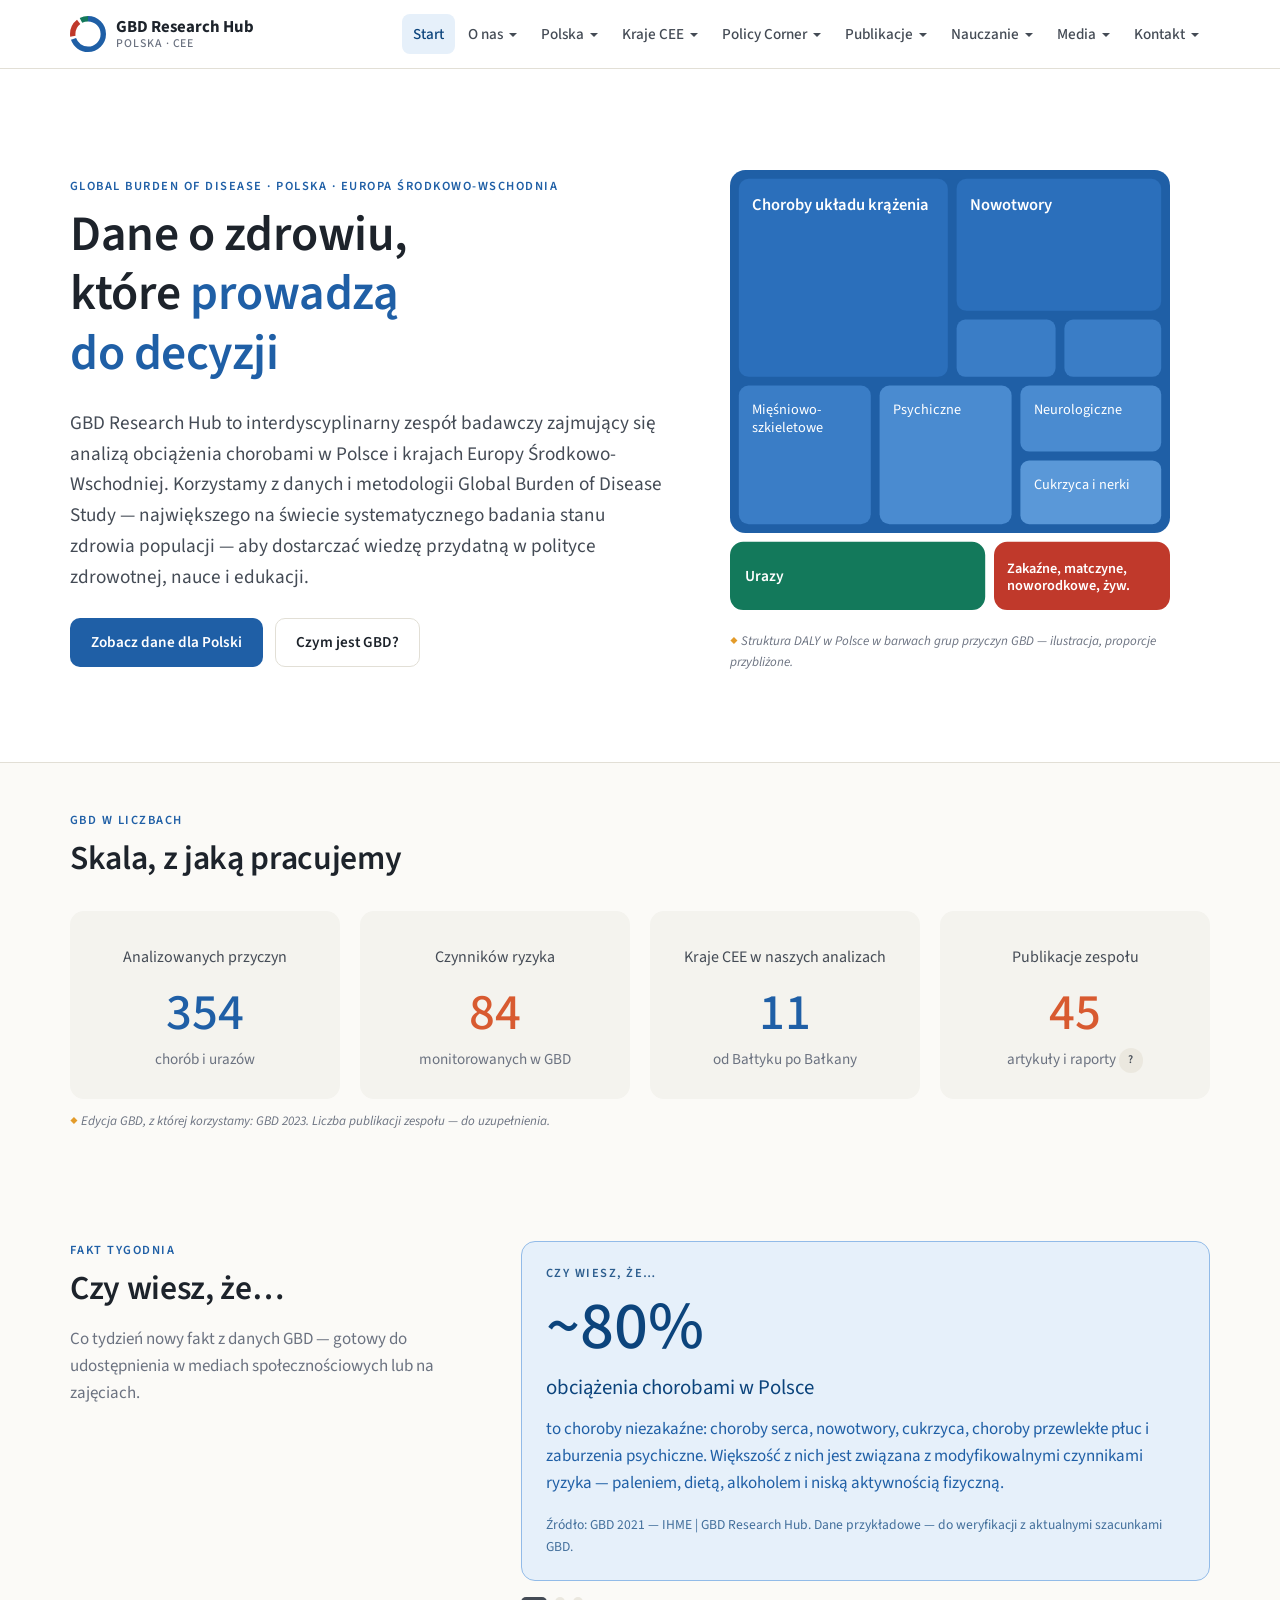
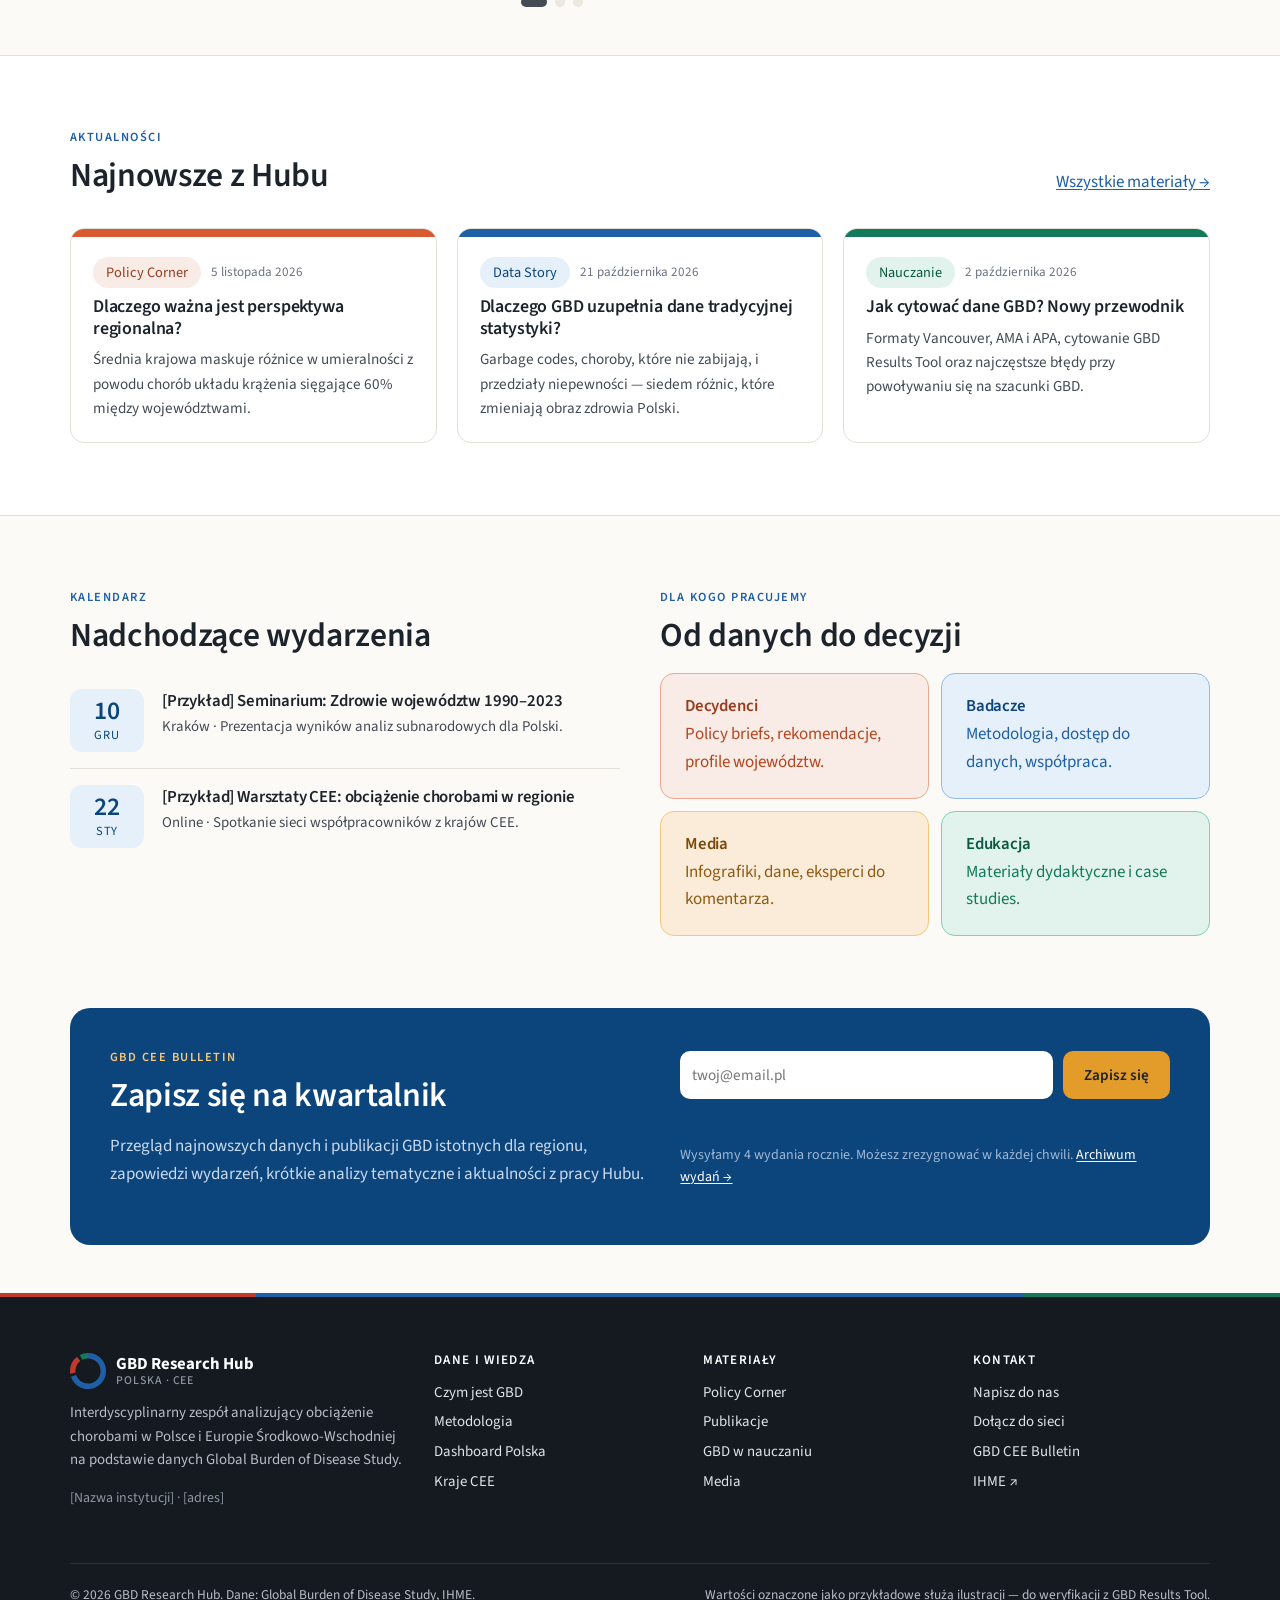
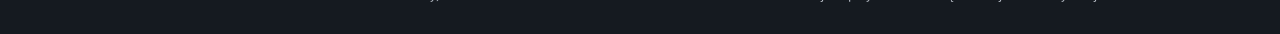
==== index.html @ dba6d147 "Add GBD Research Hub website Static multi-page site (HTML/CSS/JS, no build step) implementing the st" ====
<!doctype html>
<html lang="pl">
<head>
  <meta charset="utf-8">
  <meta name="viewport" content="width=device-width, initial-scale=1">
  <title>GBD Research Hub — obciążenie chorobami w Polsce i CEE</title>
  <meta name="description" content="GBD Research Hub — interdyscyplinarny zespół analizujący obciążenie chorobami w Polsce i Europie Środkowo-Wschodniej na podstawie danych Global Burden of Disease Study.">
  <link rel="preconnect" href="https://fonts.googleapis.com">
  <link rel="preconnect" href="https://fonts.gstatic.com" crossorigin>
  <link href="https://fonts.googleapis.com/css2?family=Source+Sans+3:wght@400;500;600;700&family=JetBrains+Mono:wght@400&display=swap" rel="stylesheet">
  <link rel="stylesheet" href="assets/css/styles.css">
  <link rel="icon" href="assets/img/favicon.svg" type="image/svg+xml">
</head>
<body>
  <div data-site-header></div>

  <main id="main">
    <!-- Lead -->
    <section class="hero">
      <div class="container">
        <div>
          <span class="eyebrow">Global Burden of Disease · Polska · Europa Środkowo-Wschodnia</span>
          <h1>Dane o zdrowiu, które <em>prowadzą do decyzji</em></h1>
          <p class="lead">GBD Research Hub to interdyscyplinarny zespół badawczy zajmujący się analizą obciążenia chorobami w Polsce i krajach Europy Środkowo-Wschodniej. Korzystamy z danych i metodologii Global Burden of Disease Study — największego na świecie systematycznego badania stanu zdrowia populacji — aby dostarczać wiedzę przydatną w polityce zdrowotnej, nauce i edukacji.</p>
          <div class="hero-actions">
            <a class="btn btn-primary" href="polska.html#dashboard">Zobacz dane dla Polski</a>
            <a class="btn btn-ghost" href="o-nas.html#czym-jest-gbd">Czym jest GBD?</a>
          </div>
        </div>
        <figure class="hero-viz" aria-label="Ilustracyjna struktura obciążenia chorobami (DALY) w Polsce według trzech grup przyczyn GBD">
          <svg viewBox="0 0 400 400" role="img">
            <title>Struktura DALY w Polsce według grup przyczyn GBD (ilustracja)</title>
            <!-- Grupa II: NCD (niebieski) -->
            <rect x="0" y="0" width="400" height="330" rx="14" fill="#1f5fa6"/>
            <rect x="8" y="8" width="190" height="180" rx="9" fill="#2b6fbb"/>
            <rect x="206" y="8" width="186" height="120" rx="9" fill="#2b6fbb"/>
            <rect x="206" y="136" width="90" height="52" rx="8" fill="#3a7dc6"/>
            <rect x="304" y="136" width="88" height="52" rx="8" fill="#3a7dc6"/>
            <rect x="8" y="196" width="120" height="126" rx="9" fill="#3a7dc6"/>
            <rect x="136" y="196" width="120" height="126" rx="9" fill="#4a8bd0"/>
            <rect x="264" y="196" width="128" height="60" rx="8" fill="#4a8bd0"/>
            <rect x="264" y="264" width="128" height="58" rx="8" fill="#5a98d8"/>
            <text x="20" y="36" fill="#fff" font-size="15" font-weight="600" font-family="Source Sans 3, sans-serif">Choroby układu krążenia</text>
            <text x="218" y="36" fill="#fff" font-size="15" font-weight="600" font-family="Source Sans 3, sans-serif">Nowotwory</text>
            <text x="20" y="222" fill="#fff" font-size="13" font-family="Source Sans 3, sans-serif">Mięśniowo-</text>
            <text x="20" y="238" fill="#fff" font-size="13" font-family="Source Sans 3, sans-serif">szkieletowe</text>
            <text x="148" y="222" fill="#fff" font-size="13" font-family="Source Sans 3, sans-serif">Psychiczne</text>
            <text x="276" y="222" fill="#fff" font-size="13" font-family="Source Sans 3, sans-serif">Neurologiczne</text>
            <text x="276" y="290" fill="#fff" font-size="13" font-family="Source Sans 3, sans-serif">Cukrzyca i nerki</text>
            <!-- Grupa III: urazy (zielony) -->
            <rect x="0" y="338" width="232" height="62" rx="12" fill="#13795b"/>
            <text x="14" y="374" fill="#fff" font-size="14" font-weight="600" font-family="Source Sans 3, sans-serif">Urazy</text>
            <!-- Grupa I: CMNN (czerwony) -->
            <rect x="240" y="338" width="160" height="62" rx="12" fill="#c0392b"/>
            <text x="252" y="366" fill="#fff" font-size="13" font-weight="600" font-family="Source Sans 3, sans-serif">Zakaźne, matczyne,</text>
            <text x="252" y="382" fill="#fff" font-size="13" font-weight="600" font-family="Source Sans 3, sans-serif">noworodkowe, żyw.</text>
          </svg>
          <figcaption class="sample-note mt-1">Struktura DALY w Polsce w barwach grup przyczyn GBD — ilustracja, proporcje przybliżone.</figcaption>
        </figure>
      </div>
    </section>

    <!-- GBD w liczbach -->
    <section class="section tight">
      <div class="container">
        <div class="section-head">
          <span class="eyebrow">GBD w liczbach</span>
          <h2>Skala, z jaką pracujemy</h2>
        </div>
        <div class="grid g4" data-numbers></div>
        <p class="sample-note mt-1">Edycja GBD, z której korzystamy: GBD 2023. Liczba publikacji zespołu — do uzupełnienia.</p>
      </div>
    </section>

    <!-- Czy wiesz, że… -->
    <section class="section tight">
      <div class="container">
        <div class="grid g2 facts-grid">
          <div class="section-head">
            <span class="eyebrow">Fakt tygodnia</span>
            <h2>Czy wiesz, że…</h2>
            <p class="muted">Co tydzień nowy fakt z danych GBD — gotowy do udostępnienia w mediach społecznościowych lub na zajęciach.</p>
          </div>
          <div data-facts aria-live="polite"></div>
        </div>
      </div>
    </section>

    <!-- Aktualności -->
    <section class="section alt">
      <div class="container">
        <div class="section-head" style="display:flex;justify-content:space-between;align-items:end;max-width:none;gap:20px;flex-wrap:wrap">
          <div><span class="eyebrow">Aktualności</span><h2 class="mb-0">Najnowsze z Hubu</h2></div>
          <a href="publikacje.html">Wszystkie materiały →</a>
        </div>
        <div class="grid g3" data-news="3"></div>
      </div>
    </section>

    <!-- Wydarzenia + newsletter -->
    <section class="section">
      <div class="container">
        <div class="grid g2" style="gap:40px;align-items:start">
          <div>
            <span class="eyebrow">Kalendarz</span>
            <h2>Nadchodzące wydarzenia</h2>
            <div data-events></div>
          </div>
          <div>
            <span class="eyebrow">Dla kogo pracujemy</span>
            <h2>Od danych do decyzji</h2>
            <div class="grid g2" style="gap:12px">
              <a class="tone tone-coral" href="policy.html" style="text-decoration:none"><h4>Decydenci</h4><p>Policy briefs, rekomendacje, profile województw.</p></a>
              <a class="tone tone-blue" href="metodologia.html#jak-korzystac" style="text-decoration:none"><h4>Badacze</h4><p>Metodologia, dostęp do danych, współpraca.</p></a>
              <a class="tone tone-amber" href="media.html" style="text-decoration:none"><h4>Media</h4><p>Infografiki, dane, eksperci do komentarza.</p></a>
              <a class="tone tone-green" href="nauczanie.html" style="text-decoration:none"><h4>Edukacja</h4><p>Materiały dydaktyczne i case studies.</p></a>
            </div>
          </div>
        </div>
      </div>
    </section>

    <!-- Newsletter -->
    <section class="section tight" style="padding-top:0">
      <div class="container">
        <div class="newsletter" id="newsletter">
          <div>
            <span class="eyebrow" style="color:#f8c779">GBD CEE Bulletin</span>
            <h2>Zapisz się na kwartalnik</h2>
            <p>Przegląd najnowszych danych i publikacji GBD istotnych dla regionu, zapowiedzi wydarzeń, krótkie analizy tematyczne i aktualności z pracy Hubu.</p>
          </div>
          <div>
            <form data-demo="Dziękujemy! Potwierdzenie zapisu wyślemy na podany adres. (Formularz demonstracyjny — integracja do uzupełnienia.)">
              <label class="sr-only" for="nl-email">Adres e-mail</label>
              <input id="nl-email" type="email" required placeholder="twoj@email.pl" autocomplete="email">
              <button class="btn" type="submit">Zapisz się</button>
            </form>
            <p class="form-msg" role="status"></p>
            <p class="small" style="color:#9fb8d6">Wysyłamy 4 wydania rocznie. Możesz zrezygnować w każdej chwili. <a href="kontakt.html#bulletin" style="color:#fff">Archiwum wydań →</a></p>
          </div>
        </div>
      </div>
    </section>
  </main>

  <div data-site-footer></div>
  <script src="assets/js/data.js"></script>
  <script src="assets/js/site.js"></script>
</body>
</html>
---- assets/css/styles.css ----
/* =========================================================================
   GBD Research Hub — design system
   Paleta oparta na konwencji wizualnej Global Burden of Disease (IHME):
   - Grupa I  (choroby zakaźne, matczyne, noworodkowe, żywieniowe) → czerwień
   - Grupa II (choroby niezakaźne, NCD)                               → niebieski
   - Grupa III (urazy)                                                 → zieleń
   - Mapy / skale wartości: sekwencyjne i rozbieżne niebieski → czerwony
   Uzupełnienie: koral (YLD, akcent PL), bursztyn (ostrzeżenia, wnioski),
   fiolet (etapy pośrednie), ciepła szarość (tło, czynniki środowiskowe).
   ========================================================================= */

:root {
  /* GBD — kategorie przyczyn */
  --cmnn: #c0392b;        /* Grupa I */
  --cmnn-dark: #8e2a1f;
  --cmnn-tint: #fbe9e6;
  --cmnn-mid: #f2b8ae;

  --ncd: #1f5fa6;         /* Grupa II */
  --ncd-dark: #0c447c;
  --ncd-tint: #e6f0fa;
  --ncd-mid: #b5d4f4;

  --inj: #13795b;         /* Grupa III */
  --inj-dark: #0b5a43;
  --inj-tint: #e1f3ec;
  --inj-mid: #9fdcc7;

  /* Akcenty */
  --coral: #d85a30;
  --coral-dark: #993c1d;
  --coral-tint: #f9ebe5;
  --coral-mid: #f3c4b3;

  --amber: #e39b2a;
  --amber-dark: #7a4a0c;
  --amber-tint: #faecd9;
  --amber-mid: #f8c779;

  --purple: #534ab7;
  --purple-dark: #3c3489;
  --purple-tint: #edebfb;
  --purple-mid: #cecbf6;

  /* Neutralne */
  --ink: #1d232b;
  --ink-2: #444b55;
  --ink-3: #6b7280;
  --line: #e2dfd6;
  --sand: #f4f3ee;
  --sand-2: #ebe8df;
  --paper: #ffffff;
  --bg: #fbfaf7;

  /* Skala sekwencyjna (mapy, heatmapy) — niski → wysoki */
  --seq-1: #2166ac;
  --seq-2: #67a9cf;
  --seq-3: #d1e5f0;
  --seq-4: #fddbc7;
  --seq-5: #ef8a62;
  --seq-6: #b2182b;

  --radius: 14px;
  --radius-sm: 10px;
  --shadow: 0 1px 2px rgba(29, 35, 43, .06), 0 6px 24px rgba(29, 35, 43, .06);
  --max: 1180px;
  --font: "Source Sans 3", "Segoe UI", system-ui, -apple-system, Roboto, sans-serif;
  --mono: "JetBrains Mono", ui-monospace, "Cascadia Code", Consolas, monospace;
}

*, *::before, *::after { box-sizing: border-box; }
html { scroll-behavior: smooth; scroll-padding-top: 88px; }
body {
  margin: 0;
  font-family: var(--font);
  font-size: 17px;
  line-height: 1.6;
  color: var(--ink);
  background: var(--bg);
  -webkit-font-smoothing: antialiased;
}
img { max-width: 100%; display: block; }
a { color: var(--ncd); text-underline-offset: 2px; }
a:hover { color: var(--ncd-dark); }
h1, h2, h3, h4 { line-height: 1.2; margin: 0 0 .5em; font-weight: 600; letter-spacing: -.01em; }
h1 { font-size: clamp(2rem, 4.5vw, 3.1rem); }
h2 { font-size: clamp(1.55rem, 3vw, 2.1rem); }
h3 { font-size: 1.25rem; }
h4 { font-size: 1.05rem; }
p { margin: 0 0 1em; }
small, .small { font-size: .875rem; }
.muted { color: var(--ink-3); }
.mono { font-family: var(--mono); font-size: .85em; }
:focus-visible { outline: 3px solid var(--amber); outline-offset: 2px; border-radius: 4px; }

.container { max-width: var(--max); margin: 0 auto; padding: 0 20px; }
.narrow { max-width: 820px; }

/* ---------- Header / nawigacja ---------- */
.site-header {
  position: sticky; top: 0; z-index: 50;
  background: rgba(255, 255, 255, .94);
  backdrop-filter: saturate(1.4) blur(10px);
  border-bottom: 1px solid var(--line);
}
.site-header .container { display: flex; align-items: center; gap: 24px; min-height: 68px; }
.brand { display: flex; align-items: center; gap: 10px; text-decoration: none; color: var(--ink); flex-shrink: 0; }
.brand-mark { width: 36px; height: 36px; }
.brand-name { font-weight: 700; font-size: 1.05rem; line-height: 1.1; }
.brand-name span { display: block; font-weight: 500; font-size: .74rem; letter-spacing: .08em; text-transform: uppercase; color: var(--ink-3); }

.nav { margin-left: auto; }
.nav > ul { list-style: none; display: flex; gap: 2px; margin: 0; padding: 0; }
.nav li { position: relative; }
.nav a, .nav button {
  display: block; padding: 8px 11px; border-radius: 8px;
  color: var(--ink-2); text-decoration: none; font: inherit; font-size: .95rem; font-weight: 500;
  background: none; border: 0; cursor: pointer; white-space: nowrap;
}
.nav a:hover, .nav button:hover, .nav .open > button { background: var(--sand); color: var(--ink); }
.nav a[aria-current="page"], .nav li.current > button { color: var(--ncd-dark); background: var(--ncd-tint); }
.nav .has-sub > button::after { content: ""; display: inline-block; margin-left: 6px; border: 4px solid transparent; border-top-color: currentColor; transform: translateY(2px); }
.nav .sub {
  position: absolute; top: calc(100% + 6px); left: 0; min-width: 260px;
  list-style: none; margin: 0; padding: 8px; background: #fff;
  border: 1px solid var(--line); border-radius: 12px; box-shadow: var(--shadow);
  opacity: 0; visibility: hidden; transform: translateY(-4px); transition: .15s;
}
.nav > ul > li:nth-last-child(-n+4) > .sub { left: auto; right: 0; }
.nav li:hover > .sub, .nav li.open > .sub, .nav li:focus-within > .sub { opacity: 1; visibility: visible; transform: none; }
.nav .sub a { font-size: .92rem; padding: 7px 10px; }
.nav-toggle { display: none; margin-left: auto; background: none; border: 1px solid var(--line); border-radius: 8px; padding: 8px 10px; cursor: pointer; font: inherit; }

@media (max-width: 1080px) {
  .nav-toggle { display: block; }
  .nav { position: fixed; inset: 68px 0 0 0; background: #fff; overflow-y: auto; padding: 12px 20px 40px; display: none; }
  .nav.open { display: block; }
  .nav > ul { flex-direction: column; }
  .nav .sub { position: static; opacity: 1; visibility: visible; transform: none; box-shadow: none; border: 0; padding: 0 0 6px 14px; }
  .nav .has-sub > button::after { display: none; }
}

/* ---------- Sekcje / layout ---------- */
.section { padding: 72px 0; }
.section.tight { padding: 48px 0; }
.section.alt { background: var(--paper); border-top: 1px solid var(--line); border-bottom: 1px solid var(--line); }
.section-head { margin-bottom: 32px; max-width: 760px; }
.eyebrow { font-size: .78rem; letter-spacing: .12em; text-transform: uppercase; font-weight: 600; color: var(--ncd); margin-bottom: 8px; display: block; }
.lead { font-size: 1.2rem; color: var(--ink-2); }
.grid { display: grid; gap: 20px; }
.g2 { grid-template-columns: repeat(2, 1fr); }
.g3 { grid-template-columns: repeat(3, 1fr); }
.g4 { grid-template-columns: repeat(4, 1fr); }
.g5 { grid-template-columns: repeat(5, 1fr); }
@media (max-width: 900px) { .g3, .g4, .g5 { grid-template-columns: repeat(2, 1fr); } }
@media (max-width: 620px) { .g2, .g3, .g4, .g5 { grid-template-columns: 1fr; } .section { padding: 52px 0; } }

/* Hero podstron */
.page-hero { padding: 56px 0 40px; background: linear-gradient(180deg, var(--paper), var(--bg)); border-bottom: 1px solid var(--line); }
.page-hero p { max-width: 760px; }
.breadcrumbs { font-size: .85rem; color: var(--ink-3); margin-bottom: 14px; }
.breadcrumbs a { color: var(--ink-3); }

/* Spis treści podstrony */
.toc { display: flex; flex-wrap: wrap; gap: 8px; margin-top: 22px; }
.toc a { padding: 6px 12px; border-radius: 999px; background: var(--sand); color: var(--ink-2); text-decoration: none; font-size: .9rem; }
.toc a:hover { background: var(--ncd-tint); color: var(--ncd-dark); }

/* ---------- Karty ---------- */
.card { background: var(--paper); border: 1px solid var(--line); border-radius: var(--radius); padding: 24px; }
.card.flat { background: var(--sand); border-color: transparent; }
.card h3 { margin-bottom: .35em; }
.card p:last-child { margin-bottom: 0; }

/* Tonowane panele (box z mockupów) */
.tone { border-radius: var(--radius); padding: 22px 24px; border: 1px solid transparent; }
.tone > :last-child { margin-bottom: 0; }
.tone h3, .tone h4 { margin-bottom: .3em; font-weight: 600; }
.tone-blue   { background: var(--ncd-tint);    border-color: #92bbe8; color: var(--ncd-dark); }
.tone-blue p   { color: var(--ncd); }
.tone-red    { background: var(--cmnn-tint);   border-color: #ec9d92; color: var(--cmnn-dark); }
.tone-red p    { color: var(--cmnn); }
.tone-coral  { background: var(--coral-tint);  border-color: #eda88f; color: var(--coral-dark); }
.tone-coral p  { color: #b3461f; }
.tone-green  { background: var(--inj-tint);    border-color: #7fd0b4; color: var(--inj-dark); }
.tone-green p  { color: var(--inj); }
.tone-amber  { background: var(--amber-tint);  border-color: #f4c87e; color: var(--amber-dark); }
.tone-amber p  { color: #8f5a12; }
.tone-purple { background: var(--purple-tint); border-color: #b9b3ee; color: var(--purple-dark); }
.tone-purple p { color: var(--purple); }
.tone-sand   { background: var(--sand);        border-color: var(--line); color: var(--ink); }
.tone-sand p   { color: var(--ink-2); }
.tone.no-border { border-color: transparent; }

/* Pigułki / tagi */
.pills { display: flex; flex-wrap: wrap; gap: 8px; margin-top: 12px; }
.pill { display: inline-block; padding: 4px 13px; border-radius: 999px; font-size: .9rem; background: var(--sand-2); color: var(--ink-2); }
.pill.blue   { background: var(--ncd-tint);    color: var(--ncd-dark); }
.pill.red    { background: var(--cmnn-tint);   color: var(--cmnn-dark); }
.pill.coral  { background: var(--coral-tint);  color: var(--coral-dark); }
.pill.green  { background: var(--inj-tint);    color: var(--inj-dark); }
.pill.amber  { background: var(--amber-tint);  color: var(--amber-dark); }
.pill.purple { background: var(--purple-tint); color: var(--purple-dark); }
.badge { display: inline-block; font-size: .72rem; font-weight: 600; letter-spacing: .06em; text-transform: uppercase; padding: 3px 9px; border-radius: 999px; background: var(--sand-2); color: var(--ink-2); vertical-align: middle; }

/* Przyciski */
.btn { display: inline-flex; align-items: center; gap: 8px; padding: 11px 20px; border-radius: 10px; border: 1px solid transparent; font: inherit; font-weight: 600; font-size: .95rem; cursor: pointer; text-decoration: none; transition: .15s; }
.btn-primary { background: var(--ncd); color: #fff; }
.btn-primary:hover { background: var(--ncd-dark); color: #fff; }
.btn-ghost { background: transparent; border-color: var(--line); color: var(--ink); }
.btn-ghost:hover { background: var(--sand); color: var(--ink); }
.btn-coral { background: var(--coral); color: #fff; }
.btn-coral:hover { background: var(--coral-dark); color: #fff; }

/* Placeholder — „do uzupełnienia" */
.todo {
  border: 1.5px dashed #c9c4b5; border-radius: var(--radius); padding: 20px 22px;
  color: var(--ink-3); background: repeating-linear-gradient(-45deg, transparent 0 12px, rgba(0,0,0,.015) 12px 24px);
}
.todo strong { color: var(--ink-2); }
.todo::before { content: "Do uzupełnienia"; display: block; font-size: .72rem; letter-spacing: .1em; text-transform: uppercase; font-weight: 700; color: var(--amber-dark); margin-bottom: 6px; }
.sample-note { font-size: .82rem; color: var(--ink-3); font-style: italic; }
.sample-note::before { content: "◆ "; color: var(--amber); font-style: normal; }

/* ---------- Kroki (pipeline / ponumerowane listy) ---------- */
.steps { list-style: none; margin: 0; padding: 0; counter-reset: s; }
.steps > li { position: relative; padding: 0 0 30px 64px; }
.steps > li::before {
  counter-increment: s; content: counter(s);
  position: absolute; left: 0; top: 0; width: 42px; height: 42px; border-radius: 50%;
  display: grid; place-items: center; font-weight: 600; background: var(--ncd-tint); color: var(--ncd-dark);
}
.steps > li::after { content: ""; position: absolute; left: 20px; top: 50px; bottom: 8px; width: 3px; border-radius: 3px; background: var(--ncd-mid); }
.steps > li:last-child::after { display: none; }
.steps > li:last-child { padding-bottom: 0; }
.steps > li[data-tone="coral"]::before  { background: var(--coral-tint);  color: var(--coral-dark); }
.steps > li[data-tone="coral"]::after   { background: var(--coral-mid); }
.steps > li[data-tone="green"]::before  { background: var(--inj-tint);    color: var(--inj-dark); }
.steps > li[data-tone="green"]::after   { background: var(--inj-mid); }
.steps > li[data-tone="purple"]::before { background: var(--purple-tint); color: var(--purple-dark); }
.steps > li[data-tone="purple"]::after  { background: var(--purple-mid); }
.steps > li[data-tone="amber"]::before  { background: var(--amber-tint);  color: var(--amber-dark); }
.steps > li[data-tone="amber"]::after   { background: var(--amber-mid); }
.steps.compact > li::after { display: none; }
.steps.compact > li { padding-bottom: 18px; }
.steps h3, .steps h4 { margin-bottom: .25em; font-weight: 600; }
.steps p { color: var(--ink-2); margin-bottom: .4em; }

/* ---------- Oś czasu ---------- */
.timeline { list-style: none; margin: 0; padding: 0; }
.timeline li { display: grid; grid-template-columns: 84px 24px 1fr; gap: 0 14px; padding-bottom: 28px; position: relative; }
.timeline .year { text-align: right; font-weight: 600; color: var(--ink-3); font-variant-numeric: tabular-nums; padding-top: 1px; }
.timeline .dot { width: 16px; height: 16px; border-radius: 50%; background: var(--ncd); margin: 5px auto 0; position: relative; z-index: 1; }
.timeline li::after { content: ""; position: absolute; left: 109px; top: 26px; bottom: 0; width: 2px; background: var(--ncd-mid); }
.timeline li:last-child::after { display: none; }
.timeline li[data-tone="pl"] .dot { background: var(--coral); }
.timeline li[data-tone="pl"]::after { background: var(--coral-mid); }
.timeline li[data-tone="purple"] .dot { background: var(--purple); }
.timeline li[data-tone="purple"]::after { background: var(--purple-mid); }
.timeline li[data-tone="green"] .dot { background: var(--inj); }
.timeline li[data-tone="green"]::after { background: var(--inj-mid); }
.timeline li[data-tone="amber"] .dot { background: var(--amber); }
.timeline h4 { margin: 0 0 .25em; }
.timeline h4 .badge { margin-left: 8px; }
.timeline p { color: var(--ink-2); margin-bottom: .5em; }
.timeline .callout { padding: 10px 16px; border-radius: 10px; font-size: .95rem; }
@media (max-width: 620px) {
  .timeline li { grid-template-columns: 56px 18px 1fr; gap: 0 10px; }
  .timeline li::after { left: 74px; }
  .timeline .year { font-size: .85rem; }
}

/* ---------- Akordeon (słownik, drzewa) ---------- */
details.acc { border: 1px solid var(--line); border-radius: var(--radius-sm); background: var(--paper); margin-bottom: 8px; }
details.acc > summary { cursor: pointer; padding: 14px 18px; font-weight: 600; list-style: none; display: flex; align-items: center; gap: 10px; }
details.acc > summary::-webkit-details-marker { display: none; }
details.acc > summary::before { content: "+"; display: inline-grid; place-items: center; width: 22px; height: 22px; border-radius: 6px; background: var(--sand); color: var(--ink-2); font-weight: 700; flex-shrink: 0; }
details.acc[open] > summary::before { content: "–"; }
details.acc > .acc-body { padding: 0 18px 16px 50px; color: var(--ink-2); }

/* Drzewo hierarchii */
.tree { list-style: none; margin: 0; padding: 0; }
.tree details > summary { cursor: pointer; list-style: none; }
.tree details > summary::-webkit-details-marker { display: none; }
.tree-l1 > details > summary { padding: 18px 20px; border-radius: var(--radius); font-size: 1.1rem; font-weight: 600; display: flex; justify-content: space-between; align-items: center; gap: 12px; }
.tree-l1 > details > summary .count { font-size: .85rem; font-weight: 500; opacity: .8; white-space: nowrap; }
.tree-l1 { margin-bottom: 12px; }
.tree-l2 { list-style: none; margin: 10px 0 0; padding: 0 0 0 18px; display: grid; gap: 8px; }
.tree-l2 > li > details > summary { padding: 10px 14px; border-radius: 10px; background: var(--paper); border: 1px solid var(--line); display: flex; justify-content: space-between; gap: 10px; }
.tree-l2 > li > details > summary::after { content: "▸"; color: var(--ink-3); transition: transform .15s; }
.tree-l2 > li > details[open] > summary::after { transform: rotate(90deg); }
.tree-l3 { display: flex; flex-wrap: wrap; gap: 6px; padding: 10px 0 4px 14px; }

/* ---------- Statystyki / kafelki ---------- */
.stat { background: var(--sand); border-radius: var(--radius); padding: 26px 20px; text-align: center; }
.stat .label { font-size: 1rem; color: var(--ink-2); min-height: 2.6em; display: flex; align-items: center; justify-content: center; }
.stat .value { font-size: clamp(2.4rem, 5vw, 3.2rem); font-weight: 500; line-height: 1.1; margin: 6px 0; font-variant-numeric: tabular-nums; }
.stat .sub { color: var(--ink-3); font-size: .95rem; }
.stat.blue .value { color: var(--ncd); }
.stat.coral .value { color: var(--coral); }
.stat.green .value { color: var(--inj); }
.stat.red .value { color: var(--cmnn); }

.kpi { background: var(--sand); border-radius: var(--radius-sm); padding: 16px; text-align: center; }
.kpi .k-label { font-size: .85rem; color: var(--ink-3); }
.kpi .k-value { font-size: 1.9rem; font-weight: 500; font-variant-numeric: tabular-nums; }

/* ---------- Tabele ---------- */
.table-wrap { overflow-x: auto; border: 1px solid var(--line); border-radius: var(--radius); background: var(--paper); }
table.data { width: 100%; border-collapse: collapse; font-size: .95rem; }
table.data th, table.data td { padding: 11px 14px; text-align: left; border-bottom: 1px solid var(--line); vertical-align: top; }
table.data thead th { background: var(--sand); font-weight: 600; font-size: .85rem; text-transform: uppercase; letter-spacing: .05em; color: var(--ink-2); }
table.data tbody tr:last-child td { border-bottom: 0; }
table.data td.num, table.data th.num { text-align: right; font-variant-numeric: tabular-nums; }

/* Porównanie tradycyjna statystyka vs GBD */
.compare { border: 1px solid var(--line); border-radius: var(--radius); overflow: hidden; background: var(--paper); }
.compare-head, .compare-row { display: grid; grid-template-columns: 1fr 1fr; }
.compare-head > div { padding: 16px 24px; text-align: center; font-weight: 600; }
.compare-head > div:first-child { background: var(--sand-2); color: var(--ink-2); }
.compare-head > div:last-child { background: var(--ncd-tint); color: var(--ncd-dark); }
.compare-cat { grid-column: 1 / -1; background: var(--sand); padding: 10px 24px; font-size: .82rem; letter-spacing: .08em; text-transform: uppercase; color: var(--ink-2); border-top: 1px solid var(--line); border-bottom: 1px solid var(--line); }
.compare-row > div { padding: 18px 24px; }
.compare-row > div:last-child { background: var(--ncd-tint); color: var(--ncd); }
.compare-row > div:last-child::before { content: "+"; display: inline-grid; place-items: center; width: 20px; height: 20px; border-radius: 50%; background: var(--ncd); color: #fff; font-size: .8rem; font-weight: 700; margin-right: 8px; vertical-align: 1px; }
@media (max-width: 700px) {
  .compare-head, .compare-row { grid-template-columns: 1fr; }
  .compare-head > div:first-child { display: none; }
  .compare-row > div:first-child::before { content: "Tradycyjnie: "; font-weight: 600; }
}

/* ---------- Wykresy (SVG/HTML) ---------- */
.chart { width: 100%; }
.chart svg { width: 100%; height: auto; display: block; overflow: visible; }
.chart text { font-family: var(--font); fill: var(--ink-2); font-size: 12px; }
.legend { display: flex; flex-wrap: wrap; gap: 6px 18px; font-size: .9rem; color: var(--ink-2); margin: 8px 0 14px; }
.legend span { display: inline-flex; align-items: center; gap: 7px; }
.legend i { width: 13px; height: 13px; border-radius: 3px; display: inline-block; }

.hbar { display: grid; grid-template-columns: 170px 1fr 56px; align-items: center; gap: 12px; margin-bottom: 8px; font-size: .95rem; }
.hbar .bar-track { height: 26px; background: var(--sand); border-radius: 6px; overflow: hidden; }
.hbar .bar-fill { height: 100%; border-radius: 6px; transition: width .6s cubic-bezier(.2,.7,.2,1); }
.hbar .bar-val { font-variant-numeric: tabular-nums; color: var(--ink-2); }
.hbar .bar-label { text-align: right; color: var(--ink-2); }
@media (max-width: 620px) { .hbar { grid-template-columns: 110px 1fr 48px; font-size: .85rem; } }

.stack { display: flex; gap: 4px; height: 34px; border-radius: 8px; overflow: hidden; }
.stack > div { display: grid; place-items: center; color: #fff; font-size: .85rem; font-weight: 500; min-width: 0; border-radius: 6px; }

/* Formularze / kontrolki */
.field { display: grid; gap: 6px; margin-bottom: 14px; }
.field label { font-size: .9rem; font-weight: 600; color: var(--ink-2); }
input[type="text"], input[type="email"], input[type="search"], select, textarea {
  font: inherit; font-size: .95rem; padding: 10px 12px; border-radius: 10px; border: 1px solid #cfcabd; background: #fff; color: var(--ink); width: 100%;
}
textarea { min-height: 130px; resize: vertical; }
input:focus, select:focus, textarea:focus { outline: none; border-color: var(--ncd); box-shadow: 0 0 0 3px var(--ncd-tint); }
input[type="range"] { width: 100%; accent-color: var(--ncd); }
.controls { display: flex; flex-wrap: wrap; gap: 14px; align-items: end; margin-bottom: 20px; }
.controls .field { margin: 0; min-width: 160px; flex: 1; }
.seg { display: inline-flex; background: var(--sand); border-radius: 10px; padding: 4px; gap: 2px; flex-wrap: wrap; }
.seg button { border: 0; background: transparent; padding: 7px 14px; border-radius: 7px; font: inherit; font-size: .9rem; cursor: pointer; color: var(--ink-2); }
.seg button[aria-pressed="true"] { background: #fff; color: var(--ncd-dark); font-weight: 600; box-shadow: 0 1px 3px rgba(0,0,0,.08); }
.chips { display: flex; flex-wrap: wrap; gap: 8px; }
.chip { border: 1px solid var(--line); background: #fff; padding: 6px 13px; border-radius: 999px; font: inherit; font-size: .9rem; cursor: pointer; color: var(--ink-2); }
.chip[aria-pressed="true"] { border-color: transparent; color: #fff; }

/* ---------- Home ---------- */
.hero { position: relative; padding: 84px 0 72px; overflow: hidden; background: var(--paper); border-bottom: 1px solid var(--line); }
.hero .container { position: relative; z-index: 1; display: grid; grid-template-columns: 1.15fr .85fr; gap: 48px; align-items: center; }
.hero h1 { max-width: 15ch; }
.hero h1 em { font-style: normal; color: var(--ncd); }
.hero .lead { max-width: 60ch; }
.hero-actions { display: flex; flex-wrap: wrap; gap: 12px; margin-top: 26px; }
.hero-viz { aspect-ratio: 1; max-width: 440px; justify-self: end; width: 100%; }
@media (max-width: 900px) { .hero .container { grid-template-columns: 1fr; } .hero-viz { justify-self: center; max-width: 340px; } }

.facts-grid { grid-template-columns: 1fr 1.6fr; align-items: start; }
@media (max-width: 800px) { .facts-grid { grid-template-columns: 1fr; } }
.fact-rotator { position: relative; }
.fact { display: none; }
.fact.active { display: block; animation: fadeUp .5s ease; }
.fact .eyebrow { color: inherit; opacity: .85; }
.fact .big { font-size: clamp(2.6rem, 7vw, 4.2rem); font-weight: 500; line-height: 1.05; margin: 6px 0 8px; }
.fact .what { font-size: 1.3rem; margin-bottom: 12px; }
.fact .src { font-size: .85rem; opacity: .75; margin-top: 12px; }
.fact-dots { display: flex; gap: 8px; margin-top: 16px; }
.fact-dots button { width: 10px; height: 10px; border-radius: 50%; border: 0; background: var(--sand-2); cursor: pointer; padding: 0; }
.fact-dots button[aria-current="true"] { background: var(--ink-2); width: 26px; border-radius: 6px; }
@keyframes fadeUp { from { opacity: 0; transform: translateY(8px); } to { opacity: 1; transform: none; } }

.news-card { display: flex; flex-direction: column; background: #fff; border: 1px solid var(--line); border-radius: var(--radius); overflow: hidden; text-decoration: none; color: inherit; transition: .15s; }
.news-card:hover { box-shadow: var(--shadow); transform: translateY(-2px); color: inherit; }
.news-card .thumb { height: 8px; }
.news-card .body { padding: 20px 22px 22px; display: flex; flex-direction: column; gap: 8px; flex: 1; }
.news-card .meta { font-size: .82rem; color: var(--ink-3); display: flex; gap: 10px; align-items: center; }
.news-card h3 { font-size: 1.12rem; margin: 0; }
.news-card p { color: var(--ink-2); font-size: .95rem; margin: 0; }

.event { display: grid; grid-template-columns: 74px 1fr; gap: 18px; padding: 16px 0; border-bottom: 1px solid var(--line); }
.event:last-child { border-bottom: 0; }
.event .date { background: var(--ncd-tint); color: var(--ncd-dark); border-radius: 12px; text-align: center; padding: 8px 4px; line-height: 1.1; }
.event .date b { display: block; font-size: 1.6rem; font-weight: 600; }
.event .date span { font-size: .78rem; text-transform: uppercase; letter-spacing: .06em; }
.event h4 { margin: 2px 0 4px; }
.event p { margin: 0; color: var(--ink-2); font-size: .93rem; }

.newsletter { background: var(--ncd-dark); color: #fff; border-radius: 20px; padding: 40px; display: grid; grid-template-columns: 1.1fr 1fr; gap: 32px; align-items: center; }
.newsletter p { color: #c9dcf2; }
.newsletter form { display: flex; gap: 10px; flex-wrap: wrap; }
.newsletter input { flex: 1; min-width: 200px; border: 0; }
.newsletter .btn { background: var(--amber); color: var(--ink); }
.newsletter .btn:hover { background: #f0b04a; }
.form-msg { font-size: .9rem; margin-top: 10px; min-height: 1.4em; }
@media (max-width: 800px) { .newsletter { grid-template-columns: 1fr; padding: 28px; } }

/* ---------- Footer ---------- */
.site-footer { background: #151a20; color: #b8bec7; padding: 56px 0 28px; margin-top: 0; font-size: .93rem; }
.site-footer a { color: #dfe4ea; text-decoration: none; }
.site-footer a:hover { color: #fff; text-decoration: underline; }
.footer-grid { display: grid; grid-template-columns: 1.4fr repeat(3, 1fr); gap: 32px; }
.footer-grid h4 { color: #fff; font-size: .82rem; letter-spacing: .1em; text-transform: uppercase; margin-bottom: 12px; }
.footer-grid ul { list-style: none; padding: 0; margin: 0; display: grid; gap: 6px; }
.footer-bottom { margin-top: 40px; padding-top: 20px; border-top: 1px solid #2a313a; display: flex; justify-content: space-between; flex-wrap: wrap; gap: 12px; font-size: .84rem; }
.gbd-stripe { display: flex; height: 4px; }
.gbd-stripe i { flex: 1; }
@media (max-width: 800px) { .footer-grid { grid-template-columns: 1fr 1fr; } }

/* Narzędzia */
.flow-arrow { text-align: center; color: var(--ink-3); font-size: 1.3rem; line-height: 1; margin: 6px 0; }
.vs { display: grid; place-items: center; font-size: 1.4rem; color: var(--ink-3); font-weight: 600; }
.split-vs { display: grid; grid-template-columns: 1fr 60px 1fr; gap: 12px; align-items: stretch; }
@media (max-width: 760px) { .split-vs { grid-template-columns: 1fr; } .split-vs .vs { padding: 4px 0; } }
.mt-0 { margin-top: 0; } .mt-1 { margin-top: 12px; } .mt-2 { margin-top: 24px; } .mt-3 { margin-top: 40px; }
.mb-0 { margin-bottom: 0; } .mb-2 { margin-bottom: 24px; }
.center { text-align: center; }
.sr-only { position: absolute; width: 1px; height: 1px; overflow: hidden; clip: rect(0 0 0 0); white-space: nowrap; }
.anchor-sub { padding-top: 40px; margin-top: 40px; border-top: 1px solid var(--line); }
.prose p, .prose li { color: var(--ink-2); }
.prose h3 { margin-top: 1.4em; }
.cite-box { font-family: var(--mono); font-size: .82rem; line-height: 1.7; padding: 14px 16px; border-radius: 10px; margin-top: 10px; word-break: break-word; position: relative; }
.copy-btn { position: absolute; top: 8px; right: 8px; font: inherit; font-family: var(--font); font-size: .75rem; padding: 3px 9px; border-radius: 6px; border: 1px solid rgba(0,0,0,.12); background: rgba(255,255,255,.7); cursor: pointer; }

@media (prefers-reduced-motion: reduce) {
  *, *::before, *::after { animation: none !important; transition: none !important; }
  html { scroll-behavior: auto; }
}

@media print {
  .site-header, .site-footer, .nav-toggle, .no-print { display: none !important; }
  body { background: #fff; }
}
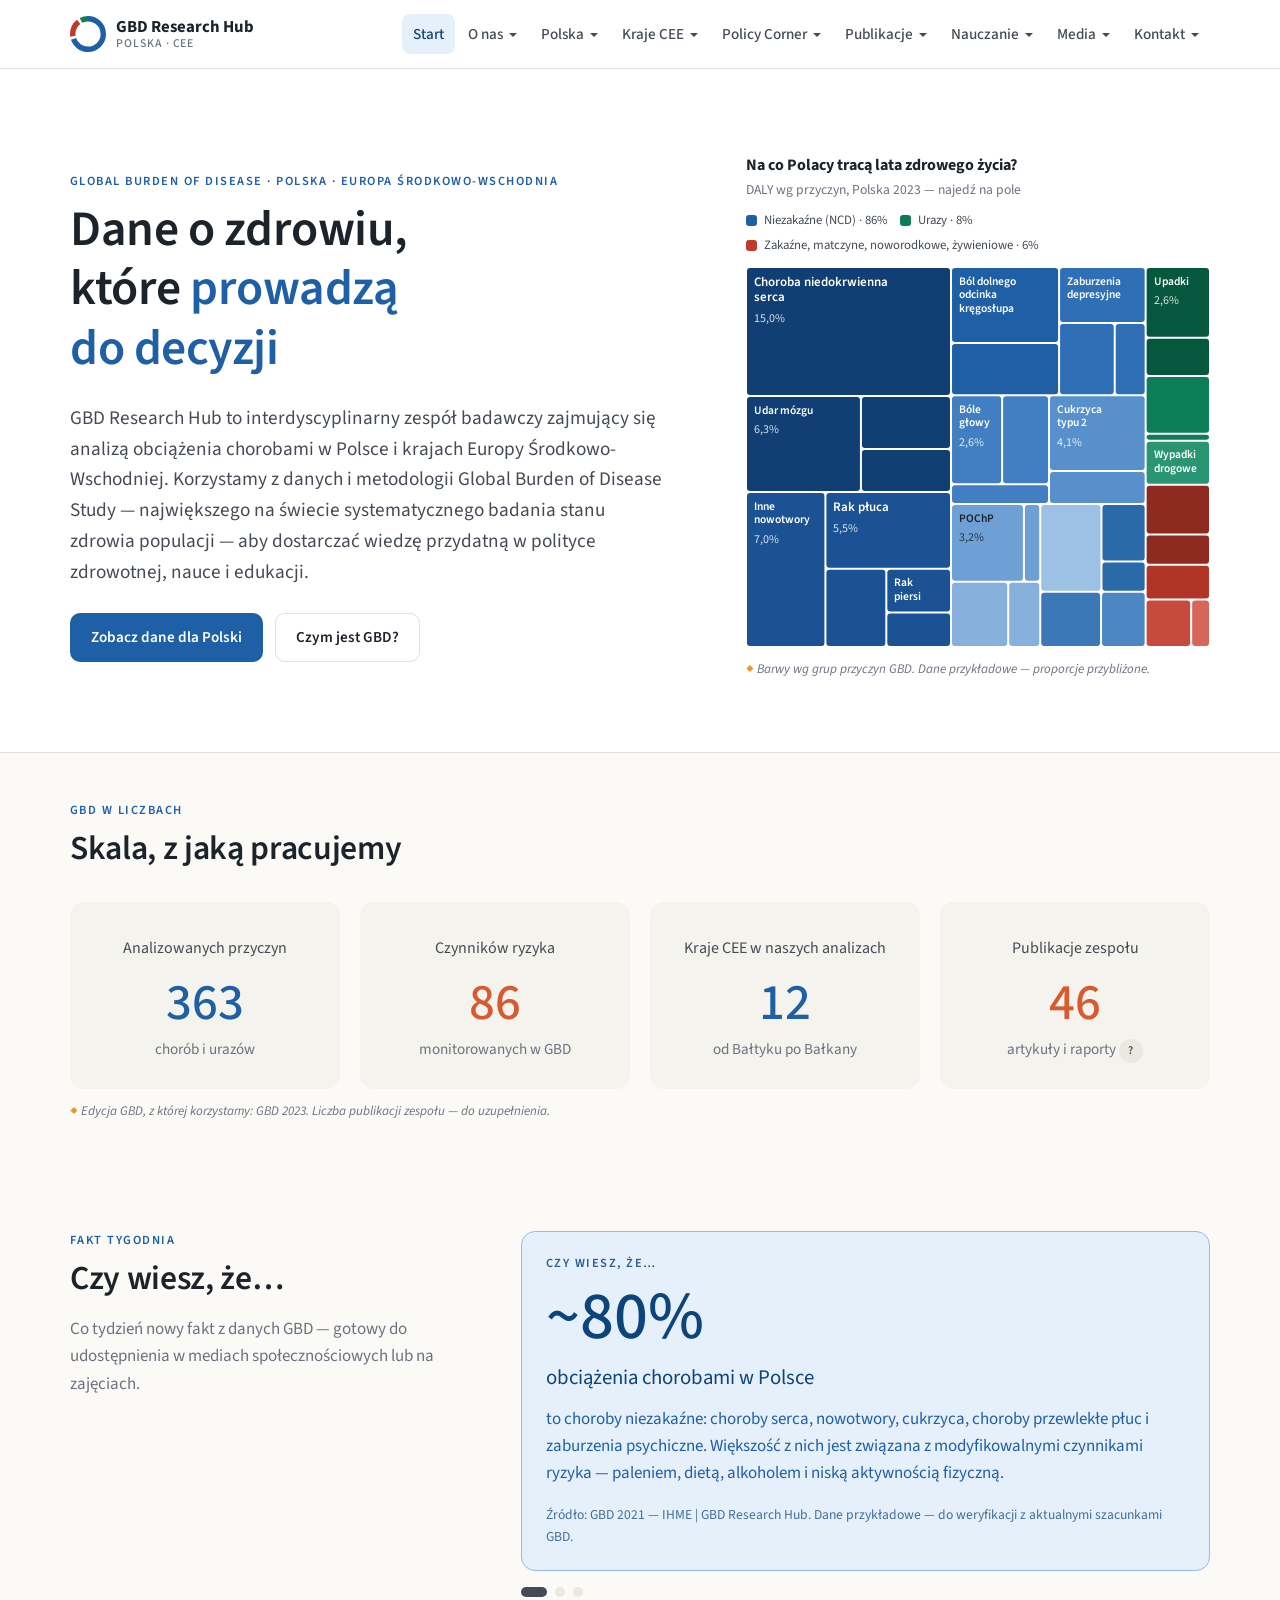
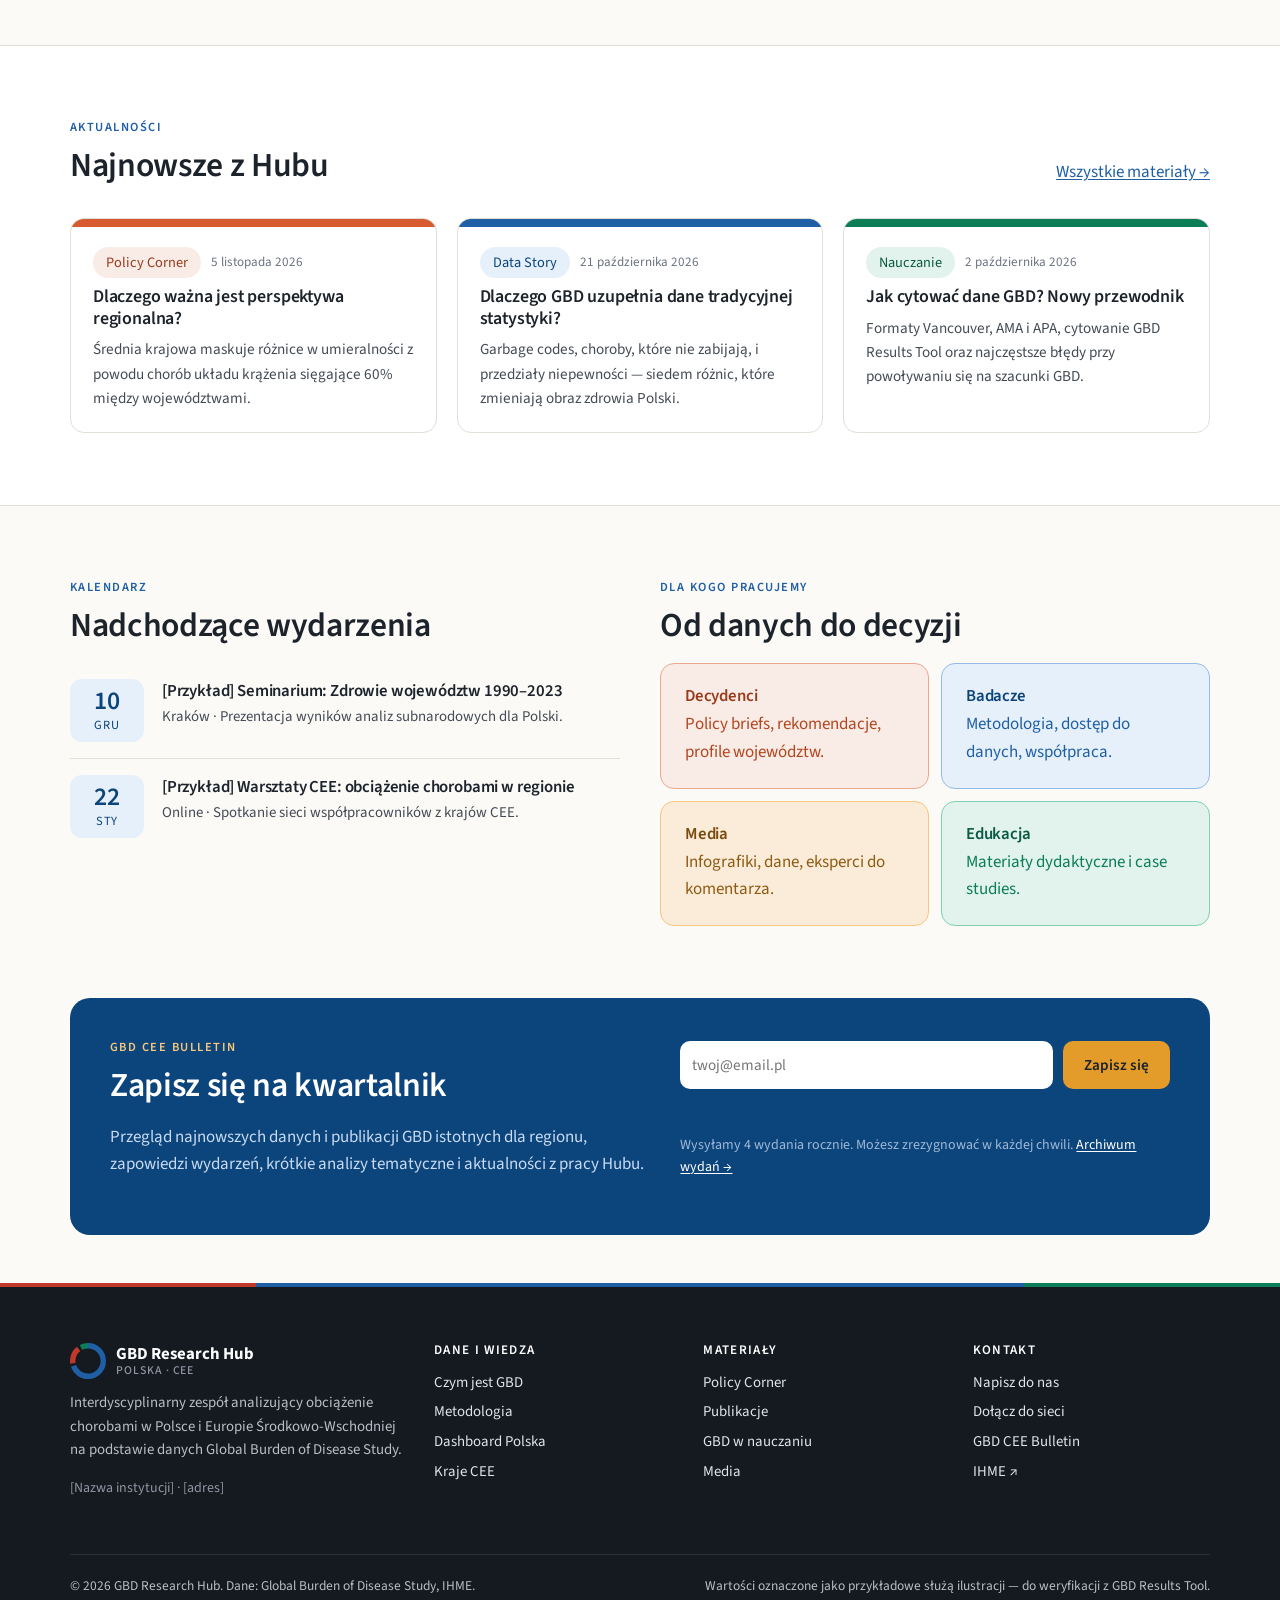
==== commit c9178710: "Rebuild charts: real maps, GBD treemap and arrow diagram, UI bands Rewrite the chart library (assets" ====
--- a/index.html
+++ b/index.html
@@ -27,35 +27,10 @@
             <a class="btn btn-ghost" href="o-nas.html#czym-jest-gbd">Czym jest GBD?</a>
           </div>
         </div>
-        <figure class="hero-viz" aria-label="Ilustracyjna struktura obciążenia chorobami (DALY) w Polsce według trzech grup przyczyn GBD">
-          <svg viewBox="0 0 400 400" role="img">
-            <title>Struktura DALY w Polsce według grup przyczyn GBD (ilustracja)</title>
-            <!-- Grupa II: NCD (niebieski) -->
-            <rect x="0" y="0" width="400" height="330" rx="14" fill="#1f5fa6"/>
-            <rect x="8" y="8" width="190" height="180" rx="9" fill="#2b6fbb"/>
-            <rect x="206" y="8" width="186" height="120" rx="9" fill="#2b6fbb"/>
-            <rect x="206" y="136" width="90" height="52" rx="8" fill="#3a7dc6"/>
-            <rect x="304" y="136" width="88" height="52" rx="8" fill="#3a7dc6"/>
-            <rect x="8" y="196" width="120" height="126" rx="9" fill="#3a7dc6"/>
-            <rect x="136" y="196" width="120" height="126" rx="9" fill="#4a8bd0"/>
-            <rect x="264" y="196" width="128" height="60" rx="8" fill="#4a8bd0"/>
-            <rect x="264" y="264" width="128" height="58" rx="8" fill="#5a98d8"/>
-            <text x="20" y="36" fill="#fff" font-size="15" font-weight="600" font-family="Source Sans 3, sans-serif">Choroby układu krążenia</text>
-            <text x="218" y="36" fill="#fff" font-size="15" font-weight="600" font-family="Source Sans 3, sans-serif">Nowotwory</text>
-            <text x="20" y="222" fill="#fff" font-size="13" font-family="Source Sans 3, sans-serif">Mięśniowo-</text>
-            <text x="20" y="238" fill="#fff" font-size="13" font-family="Source Sans 3, sans-serif">szkieletowe</text>
-            <text x="148" y="222" fill="#fff" font-size="13" font-family="Source Sans 3, sans-serif">Psychiczne</text>
-            <text x="276" y="222" fill="#fff" font-size="13" font-family="Source Sans 3, sans-serif">Neurologiczne</text>
-            <text x="276" y="290" fill="#fff" font-size="13" font-family="Source Sans 3, sans-serif">Cukrzyca i nerki</text>
-            <!-- Grupa III: urazy (zielony) -->
-            <rect x="0" y="338" width="232" height="62" rx="12" fill="#13795b"/>
-            <text x="14" y="374" fill="#fff" font-size="14" font-weight="600" font-family="Source Sans 3, sans-serif">Urazy</text>
-            <!-- Grupa I: CMNN (czerwony) -->
-            <rect x="240" y="338" width="160" height="62" rx="12" fill="#c0392b"/>
-            <text x="252" y="366" fill="#fff" font-size="13" font-weight="600" font-family="Source Sans 3, sans-serif">Zakaźne, matczyne,</text>
-            <text x="252" y="382" fill="#fff" font-size="13" font-weight="600" font-family="Source Sans 3, sans-serif">noworodkowe, żyw.</text>
-          </svg>
-          <figcaption class="sample-note mt-1">Struktura DALY w Polsce w barwach grup przyczyn GBD — ilustracja, proporcje przybliżone.</figcaption>
+        <figure class="hero-viz">
+          <figcaption class="hero-viz-cap"><b>Na co Polacy tracą lata zdrowego życia?</b><span>DALY wg przyczyn, Polska 2023 — najedź na pole</span></figcaption>
+          <div id="hero-treemap"></div>
+          <p class="sample-note mt-1 mb-0">Barwy wg grup przyczyn GBD. Dane przykładowe — proporcje przybliżone.</p>
         </figure>
       </div>
     </section>
@@ -146,5 +121,11 @@
   <div data-site-footer></div>
   <script src="assets/js/data.js"></script>
   <script src="assets/js/site.js"></script>
+  <script src="assets/js/charts.js"></script>
+  <script>
+    document.addEventListener("DOMContentLoaded", () => {
+      GBDCharts.treemap(document.getElementById("hero-treemap"), GBD.polandDalyCauses, { label: "DALY wg przyczyn, Polska 2023", ratio: 0.82, table: false });
+    });
+  </script>
 </body>
 </html>
--- a/assets/css/styles.css
+++ b/assets/css/styles.css
@@ -21,7 +21,7 @@
   --ncd-tint: #e6f0fa;
   --ncd-mid: #b5d4f4;
 
-  --inj: #13795b;         /* Grupa III */
+  --inj: #0b7d57;         /* Grupa III */
   --inj-dark: #0b5a43;
   --inj-tint: #e1f3ec;
   --inj-mid: #9fdcc7;
@@ -52,13 +52,14 @@
   --paper: #ffffff;
   --bg: #fbfaf7;
 
-  /* Skala sekwencyjna (mapy, heatmapy) — niski → wysoki */
-  --seq-1: #2166ac;
-  --seq-2: #67a9cf;
-  --seq-3: #d1e5f0;
-  --seq-4: #fddbc7;
-  --seq-5: #ef8a62;
-  --seq-6: #b2182b;
+  /* Skala rozbieżna (mapy, heatmapy) wokół punktu odniesienia, z szarym środkiem */
+  --div-1: #174a85;  /* skala rozbieżna: korzystniej */
+  --div-2: #3f7fbf;
+  --div-3: #9dc1e6;
+  --div-4: #e4e1da;  /* neutralny środek (punkt odniesienia) */
+  --div-5: #f2b5a0;
+  --div-6: #d9603e;
+  --div-7: #a3231c;  /* mniej korzystnie */
 
   --radius: 14px;
   --radius-sm: 10px;
@@ -344,8 +345,127 @@
 .hbar .bar-label { text-align: right; color: var(--ink-2); }
 @media (max-width: 620px) { .hbar { grid-template-columns: 110px 1fr 48px; font-size: .85rem; } }
 
-.stack { display: flex; gap: 4px; height: 34px; border-radius: 8px; overflow: hidden; }
-.stack > div { display: grid; place-items: center; color: #fff; font-size: .85rem; font-weight: 500; min-width: 0; border-radius: 6px; }
+/* wysoki pasek segmentowy: 28px, przerwy 2px, rogi 4px, etykieta przy krawędzi */
+.stack { display: flex; gap: 2px; height: 28px; }
+.stack > div { display: flex; align-items: center; padding: 0 9px; color: #fff; font-size: .82rem; font-weight: 600; min-width: 0; border-radius: 4px; white-space: nowrap; font-variant-numeric: tabular-nums; transition: filter .15s; }
+.stack > div:hover { filter: brightness(1.08); }
+
+/* =========================================================================
+   Wizualizacje (assets/js/charts.js)
+   ========================================================================= */
+.viz { position: relative; width: 100%; min-width: 0; }
+.viz-body svg { display: block; overflow: visible; max-width: 100%; }
+.viz-body svg:focus { outline: none; }
+.viz-body svg:focus-visible { outline: 2px solid var(--amber); outline-offset: 4px; border-radius: 6px; }
+.viz text { font-family: var(--font); }
+.viz .t-axis { font-size: 11.5px; fill: var(--ink-3); font-variant-numeric: tabular-nums; }
+.viz .t-ann { font-size: 11px; fill: var(--ink-3); letter-spacing: .02em; }
+.viz .t-strong { fill: var(--ink); font-weight: 600; }
+.viz .t-label { font-size: 13px; fill: var(--ink-2); }
+.viz .t-head { font-size: 13px; font-weight: 700; fill: var(--ink); letter-spacing: .04em; }
+.viz .t-rank { font-size: 12.5px; font-weight: 700; fill: var(--ink); font-variant-numeric: tabular-nums; }
+.viz .t-val { font-size: 12.5px; font-weight: 650; fill: var(--ink); font-variant-numeric: tabular-nums; }
+.viz .t-end .t-val { font-size: 12.5px; }
+.viz .t-end .t-name { font-size: 12px; fill: var(--ink-2); font-weight: 400; }
+
+.viz-legend { display: flex; flex-wrap: wrap; gap: 6px 18px; font-size: .86rem; color: var(--ink-2); margin: 0 0 12px; }
+.viz-legend span { display: inline-flex; align-items: center; gap: 7px; }
+.viz-legend .lk { display: inline-block; flex-shrink: 0; }
+.viz-legend .lk.line { width: 16px; height: 3px; border-radius: 2px; }
+.viz-legend .lk.box { width: 11px; height: 11px; border-radius: 3px; }
+.viz-legend .lk.dot { width: 10px; height: 10px; border-radius: 50%; }
+.viz-foot { font-size: .8rem; color: var(--ink-3); margin: 8px 0 0; display: flex; align-items: center; gap: 6px; flex-wrap: wrap; }
+.viz-foot .band-key { width: 18px; height: 10px; border-radius: 2px; background: var(--ink-3); opacity: .18; display: inline-block; }
+
+/* hover: przyciemnienie pozostałych znaków */
+.viz-focus .viz-row, .viz-focus .viz-cell, .viz-focus .viz-arow, .viz-focus .viz-arrow { transition: opacity .15s; opacity: .32; }
+.viz-focus .viz-row.on, .viz-focus .viz-cell.on, .viz-focus .viz-arow.on, .viz-focus .viz-arrow.on { opacity: 1; }
+.viz-arrow.on { stroke-width: 3; }
+.viz-row, .viz-cell, .viz-arow { cursor: default; outline: none; }
+.viz-row:focus-visible rect:first-child, .viz-cell:focus-visible rect, .viz-arow:focus-visible rect:first-child { stroke: var(--amber); stroke-width: 2; }
+.viz-region { transition: fill .35s ease, opacity .15s; outline: none; }
+.viz-region:focus-visible { stroke: var(--amber); }
+
+/* animacje przy wejściu w widok */
+.viz-anim .viz-line { stroke-dasharray: 1; stroke-dashoffset: 1; }
+.viz-anim.viz-play .viz-line { stroke-dashoffset: 0; transition: stroke-dashoffset 1.4s cubic-bezier(.45,.05,.2,1); }
+.viz-anim .viz-band, .viz-anim .viz-dot, .viz-anim .t-end { opacity: 0; }
+.viz-anim.viz-play .viz-band { opacity: 1; transition: opacity .7s .25s ease; }
+.viz-anim.viz-play .viz-dot, .viz-anim.viz-play .t-end { opacity: 1; transition: opacity .4s 1s ease; }
+.viz-anim .viz-bar { transform: scaleX(0); transform-box: fill-box; transform-origin: left center; }
+.viz-anim.viz-play .viz-bar { transform: none; transition: transform .9s cubic-bezier(.2,.75,.2,1); }
+.viz-anim .viz-cell rect, .viz-anim .viz-region, .viz-anim .viz-arow { opacity: 0; }
+.viz-anim.viz-play .viz-cell rect, .viz-anim.viz-play .viz-region, .viz-anim.viz-play .viz-arow { opacity: 1; transition: opacity .7s ease; }
+.viz-anim .viz-arrow { stroke-dashoffset: 0; opacity: 0; }
+.viz-anim.viz-play .viz-arrow { opacity: 1; transition: opacity .8s .35s ease; }
+.viz-anim .viz-dbar { stroke-dasharray: 0 999; }
+.viz-anim.viz-play .viz-dbar { stroke-dasharray: 999 0; transition: stroke-dasharray 1.2s ease; }
+
+/* tooltip */
+.viz-tip {
+  position: fixed; left: 0; top: 0; z-index: 100; pointer-events: none;
+  background: #fff; color: var(--ink); border: 1px solid var(--line); border-radius: 10px;
+  box-shadow: 0 6px 24px rgba(29,35,43,.14), 0 1px 3px rgba(29,35,43,.08);
+  padding: 10px 12px; font-size: .84rem; line-height: 1.35; min-width: 150px; max-width: 290px;
+  opacity: 0; transition: opacity .12s;
+}
+.viz-tip.on { opacity: 1; }
+.viz-tip .tt-title { font-weight: 700; font-size: .9rem; }
+.viz-tip .tt-sub { color: var(--ink-3); font-size: .76rem; margin-bottom: 4px; }
+.viz-tip .tt-row { display: grid; grid-template-columns: 16px auto 1fr; gap: 8px; align-items: center; margin-top: 5px; }
+.viz-tip .tt-row b { font-size: .95rem; font-variant-numeric: tabular-nums; }
+.viz-tip .tt-row span { color: var(--ink-2); white-space: nowrap; overflow: hidden; text-overflow: ellipsis; }
+.viz-tip .tt-key { display: block; }
+.viz-tip .tt-key.line { width: 14px; height: 3px; border-radius: 2px; }
+.viz-tip .tt-key.box { width: 11px; height: 11px; border-radius: 3px; }
+.viz-tip .tt-key.dot { width: 10px; height: 10px; border-radius: 50%; }
+.viz-tip .tt-note { color: var(--ink-3); font-size: .78rem; margin: 2px 0 0 24px; }
+
+/* skala rozbieżna (mapy, heatmapy) */
+.viz-scale { margin-top: 12px; max-width: 420px; }
+.viz-scale .sw { display: grid; grid-template-columns: repeat(7, 1fr); gap: 2px; }
+.viz-scale .sw i { height: 10px; border-radius: 2px; }
+.viz-scale .sw i:first-child { border-radius: 5px 2px 2px 5px; } .viz-scale .sw i:last-child { border-radius: 2px 5px 5px 2px; }
+.viz-scale .lbl { display: flex; justify-content: space-between; gap: 8px; font-size: .78rem; color: var(--ink-3); margin-top: 4px; font-variant-numeric: tabular-nums; }
+.viz-scale .lbl .m { color: var(--ink); font-weight: 600; }
+.viz-scale .lbl.dir { margin-top: 1px; font-size: .74rem; }
+.viz-scale.compact { max-width: 360px; }
+
+/* heatmapa */
+table.heat { border-collapse: separate; border-spacing: 0; }
+table.heat th, table.heat td { border-bottom: 0; padding: 2px; }
+table.heat thead th { padding: 8px 4px; background: transparent; border-bottom: 1px solid var(--line); }
+table.heat tbody th { font-weight: 500; font-size: .92rem; padding: 2px 12px 2px 14px; white-space: nowrap; color: var(--ink-2); }
+table.heat tr.hl th { color: var(--ink); font-weight: 700; }
+table.heat tr.ref th { color: var(--ink-3); font-style: italic; }
+table.heat tr.ref td { padding-top: 8px; }
+table.heat tr.ref th { padding-top: 8px; }
+table.heat .cell { display: block; padding: 8px 10px; border-radius: 4px; text-align: right; font-variant-numeric: tabular-nums; font-size: .9rem; min-width: 64px; transition: transform .12s; }
+table.heat .cell:hover { transform: scale(1.04); box-shadow: 0 2px 8px rgba(0,0,0,.12); }
+table.heat tr.hl .cell { font-weight: 700; }
+table.heat .sort { font: inherit; font-size: .74rem; font-weight: 600; letter-spacing: .04em; text-transform: uppercase; color: var(--ink-2); background: none; border: 0; cursor: pointer; padding: 2px 4px; border-radius: 6px; white-space: normal; text-align: right; line-height: 1.25; }
+table.heat .sort:hover, table.heat .sort.on { color: var(--ncd-dark); background: var(--ncd-tint); }
+.heat-wrap { padding: 10px 12px 12px; }
+
+/* widok tabeli pod wykresem */
+.viz-table { margin-top: 10px; font-size: .85rem; }
+.viz-table > summary { cursor: pointer; color: var(--ink-3); display: inline-flex; align-items: center; gap: 6px; list-style: none; padding: 3px 0; }
+.viz-table > summary::-webkit-details-marker { display: none; }
+.viz-table > summary::before { content: "▸"; font-size: .8em; transition: transform .15s; }
+.viz-table[open] > summary::before { transform: rotate(90deg); }
+.viz-table > summary:hover { color: var(--ncd); }
+.viz-table .table-wrap { margin-top: 8px; max-height: 320px; overflow: auto; }
+.viz-table table.data { font-size: .85rem; }
+.viz-table table.data th, .viz-table table.data td { padding: 6px 10px; }
+
+.spark { display: block; margin: 4px auto 0; }
+
+/* karta wykresu */
+.chart-card { background: var(--paper); border: 1px solid var(--line); border-radius: 16px; padding: 22px 22px 16px; }
+.chart-card .cc-title { font-size: 1.02rem; font-weight: 650; margin: 0 0 2px; color: var(--ink); }
+.chart-card .cc-sub { font-size: .85rem; color: var(--ink-3); margin: 0 0 16px; }
+.chart-card .sample-note { margin: 12px 0 0; }
+@media (max-width: 620px) { .chart-card { padding: 16px 14px 12px; border-radius: 14px; } }
 
 /* Formularze / kontrolki */
 .field { display: grid; gap: 6px; margin-bottom: 14px; }
@@ -372,8 +492,12 @@
 .hero h1 em { font-style: normal; color: var(--ncd); }
 .hero .lead { max-width: 60ch; }
 .hero-actions { display: flex; flex-wrap: wrap; gap: 12px; margin-top: 26px; }
-.hero-viz { aspect-ratio: 1; max-width: 440px; justify-self: end; width: 100%; }
-@media (max-width: 900px) { .hero .container { grid-template-columns: 1fr; } .hero-viz { justify-self: center; max-width: 340px; } }
+.hero-viz { max-width: 500px; justify-self: end; width: 100%; margin: 0; }
+.hero-viz-cap { display: flex; flex-direction: column; margin-bottom: 10px; }
+.hero-viz-cap b { font-size: 1rem; }
+.hero-viz-cap span { font-size: .85rem; color: var(--ink-3); }
+.hero-viz .viz-legend { font-size: .8rem; gap: 4px 12px; }
+@media (max-width: 900px) { .hero .container { grid-template-columns: 1fr; } .hero-viz { justify-self: stretch; max-width: none; } }
 
 .facts-grid { grid-template-columns: 1fr 1.6fr; align-items: start; }
 @media (max-width: 800px) { .facts-grid { grid-template-columns: 1fr; } }
